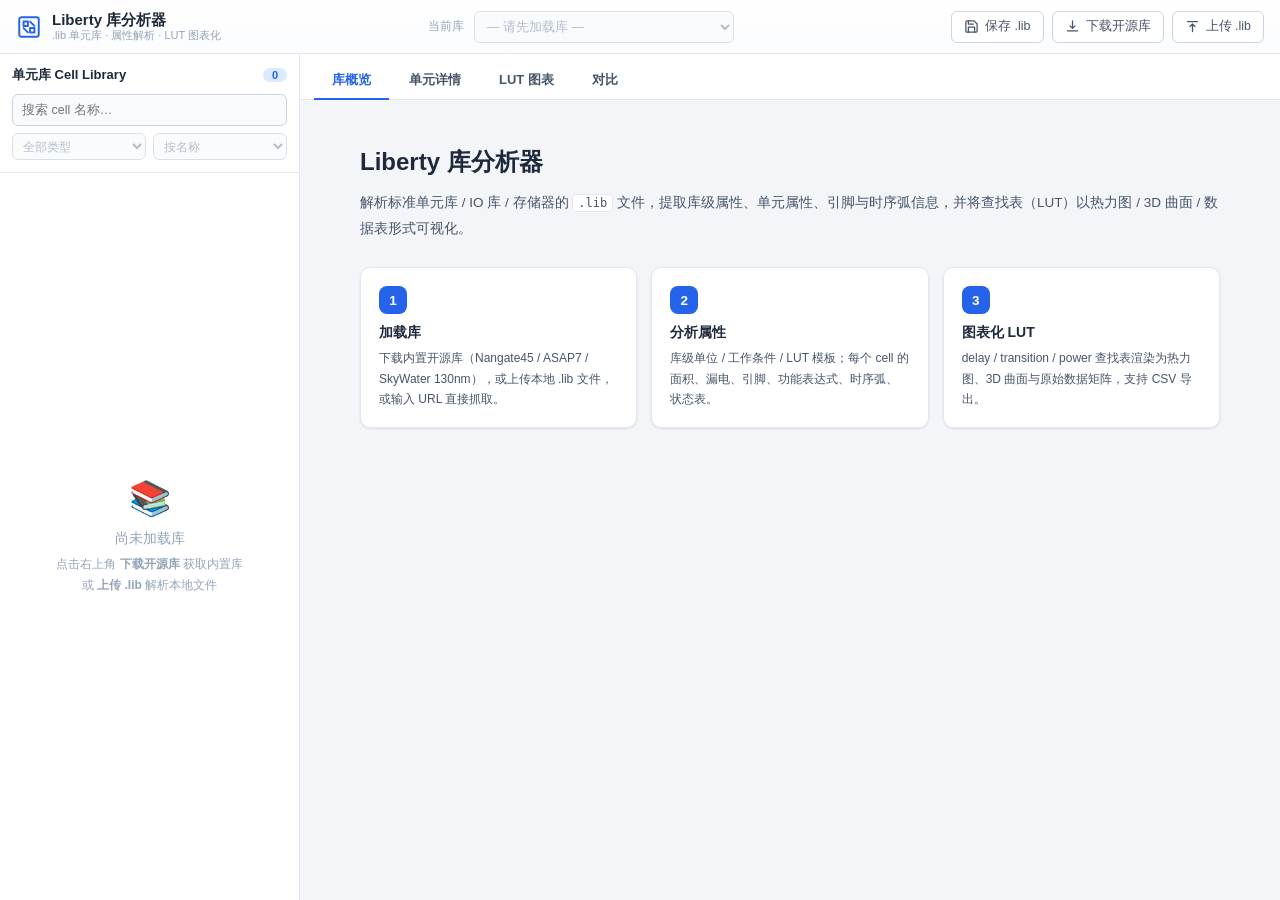
==== index.html @ 4bfc4bf3 "Initial commit: Liberty 库分析器 功能: - 纯前端 Liberty (.lib) 解析与可视化 (无构建, 无后端) - 自研 tokenizer + 递归下降 parser" ====
<!DOCTYPE html>
<html lang="zh-CN">
<head>
<meta charset="UTF-8">
<meta name="viewport" content="width=device-width, initial-scale=1.0">
<title>Liberty 库分析器 | .lib 单元库可视化分析工具</title>
<link rel="icon" href="data:image/svg+xml,%3Csvg xmlns='http://www.w3.org/2000/svg' viewBox='0 0 24 24'%3E%3Crect width='24' height='24' rx='5' fill='%232563eb'/%3E%3Ctext x='12' y='17' font-size='13' font-family='monospace' font-weight='bold' text-anchor='middle' fill='white'%3EL%3C/text%3E%3C/svg%3E">
<script>
/* 资源加载器 (inline, 必须先于任何外链执行)
   1. 把地址栏 query (托管平台分享链接的 ?sharecode=...) 传给所有同源请求 ——
      相对路径子资源默认不带 query, 在带分享码门禁的平台会被 403 拦截。
   2. 给所有资源加 ?v= 版本号 —— CDN 边缘节点可能缓存旧版且各节点不一致,
      版本号变化强制回源站取新文件 (每次发布递增 window.CACHE_VERSION)。
   3. 并行获取 + 单次超时重试 + 按依赖关系注入。
      关键: app.js 只依赖解析器与 Worker 逻辑, 不等待体积最大的图表引擎 (echarts) ——
      任一资源迟缓都不会阻塞主程序初始化 (早期版本因串行等待导致组件永远加载不完)。
   本地/无 query 访问时行为与普通静态站一致。 */
(function () {
  var qs = window.location.search || '';
  window.CACHE_VERSION = '20261024d';

  var RES = [
    { p: 'css/style.css', kind: 'css', label: '样式', deps: [] },
    { p: 'js/liberty-parser.js', kind: 'js', label: '解析器', deps: [] },
    { p: 'js/liberty-worker-src.js', kind: 'js', label: '后台线程', deps: [] },
    { p: 'js/app.js', kind: 'js', label: '主程序', deps: ['js/liberty-parser.js', 'js/liberty-worker-src.js'] },
    { p: 'vendor/echarts.min.js', kind: 'js', label: '图表引擎', deps: [] }
  ];
  var CORE = ['css/style.css', 'js/liberty-parser.js', 'js/liberty-worker-src.js', 'js/app.js'];
  var TIMEOUT_MS = 12000;   // 单个资源超时
  var RETRIES = 2;          // 超时/失败重试次数
  var doneCount = 0, injected = {}, sources = {}, coreDone = false, hardFailed = false;

  function assetUrl(p, bust) {
    var parts = ['v=' + window.CACHE_VERSION];
    if (bust) parts.push('_r=' + bust);
    if (qs) parts.push(qs.slice(1));
    return p + '?' + parts.join('&');
  }

  /* ---- 启动进度遮罩: 资源未就绪时不让点击落到未绑定事件的按钮上 ---- */
  var box = document.createElement('div');
  box.id = 'bootMask';
  box.style.cssText = 'position:fixed;inset:0;z-index:99998;display:flex;align-items:center;' +
    'justify-content:center;background:#f3f5f9;font-family:-apple-system,\"Segoe UI\",sans-serif';
  box.innerHTML = '<div style="text-align:center;color:#475569">' +
    '<div style="width:34px;height:34px;margin:0 auto 14px;border:3px solid #cbd5e1;' +
    'border-top-color:#2563eb;border-radius:50%;animation:bootspin .9s linear infinite"></div>' +
    '<div id="bootText" style="font-size:14px">正在加载组件 0/' + RES.length + '…</div>' +
    '<div id="bootHint" style="font-size:12px;color:#94a3b8;margin-top:8px"></div></div>' +
    '<style>@keyframes bootspin{to{transform:rotate(360deg)}}</style>';
  function mountBoot() { document.body.appendChild(box); }
  if (document.body) mountBoot();
  else document.addEventListener('DOMContentLoaded', mountBoot);

  function setBoot(i, hint) {
    var t = document.getElementById('bootText');
    var h = document.getElementById('bootHint');
    if (t) t.textContent = '正在加载组件 ' + i + '/' + RES.length + '…';
    if (h && hint) h.textContent = hint;
  }
  function hideBoot() {
    if (box.parentNode) box.parentNode.removeChild(box);
  }

  function failPanel(resources, detail) {
    if (box.parentNode) box.parentNode.removeChild(box);
    var d = document.createElement('div');
    d.style.cssText = 'position:fixed;inset:0;display:flex;align-items:center;justify-content:center;' +
      'background:#f3f5f9;z-index:99999;font-family:-apple-system,\"Segoe UI\",sans-serif;text-align:center;padding:24px';
    d.innerHTML = '<div style="max-width:540px;color:#475569">' +
      '<h3 style="color:#dc2626;margin:0 0 12px">组件加载失败</h3>' +
      '<p style="font-size:14px;line-height:1.8">无法获取：<code style="background:#e8edf5;padding:2px 6px;border-radius:4px">' +
      resources.join('、') + '</code><br><span style="color:#64748b">' + detail + '</span></p>' +
      '<p style="font-size:13px;color:#64748b;line-height:1.8">若通过分享链接访问，请确认地址栏包含完整的 ' +
      '<code style="background:#e8edf5;padding:2px 6px;border-radius:4px">?sharecode=…</code> 参数；也可稍后重试。</p>' +
      '<button onclick="location.reload()" style="margin-top:8px;padding:9px 20px;border:0;border-radius:8px;' +
      'background:#2563eb;color:#fff;font-size:14px;cursor:pointer">重新加载</button></div>';
    document.body.appendChild(d);
  }

  /* XHR 带超时获取文本 */
  function getText(path, bust) {
    return new Promise(function (resolve, reject) {
      var xhr = new XMLHttpRequest();
      xhr.open('GET', assetUrl(path, bust), true);
      xhr.timeout = TIMEOUT_MS;
      xhr.onload = function () {
        if (xhr.status >= 200 && xhr.status < 300) resolve(xhr.responseText);
        else reject(new Error('HTTP ' + xhr.status));
      };
      xhr.onerror = function () { reject(new Error('网络错误')); };
      xhr.ontimeout = function () { reject(new Error('超时')); };
      try { xhr.send(); } catch (e) { reject(e); }
    });
  }

  function loadResource(item) {
    return new Promise(function (resolve) {
      var attempt = 0;
      function tryOnce() {
        getText(item.p, attempt).then(function (src) {
          resolve({ item: item, src: src, err: null });
        }).catch(function (e) {
          attempt++;
          if (attempt <= RETRIES) {
            setBoot(doneCount, item.label + ' 第 ' + attempt + ' 次重试…');
            tryOnce();
          } else {
            resolve({ item: item, src: null, err: String(e.message || e) });
          }
        });
      }
      tryOnce();
    }).then(function (r) {
      doneCount++;
      setBoot(doneCount);
      return r;
    });
  }

  // 并行获取全部资源; 任一到达即检查其依赖是否已注入, 满足则立即注入
  RES.map(loadResource).forEach(function (pr) {
    pr.then(function (r) {
      if (!r.src) {
        var isCore = CORE.indexOf(r.item.p) >= 0;
        if (isCore) { hardFailed = true; noteFailure(r); }
        else showChip('图表引擎加载失败，图表不可用（其余功能正常）', true);
        return;
      }
      sources[r.item.p] = r.src;
      pump();
      if (r.item.p === 'vendor/echarts.min.js') {
        hideChip();
        try { window.dispatchEvent(new Event('echartsready')); } catch (e) { /* noop */ }
      }
    });
  });

  // 依赖驱动注入: 依赖已全部注入的资源立即执行 (不等待无关资源)
  function pump() {
    RES.forEach(function (item) {
      if (injected[item.p] || !sources[item.p]) return;
      var ok = item.deps.every(function (d) { return injected[d]; });
      if (!ok) return;
      if (item.kind === 'css') {
        var st = document.createElement('style');
        st.textContent = sources[item.p];
        document.head.appendChild(st);
      } else {
        var sc = document.createElement('script');
        sc.textContent = sources[item.p];
        document.head.appendChild(sc);
      }
      injected[item.p] = true;
      // 主程序就绪即可收起启动遮罩 (不等图表引擎)
      if (!coreDone && CORE.every(function (p) { return injected[p]; })) {
        coreDone = true;
        hideBoot();
        if (!sources['vendor/echarts.min.js']) showChip('图表引擎加载中，稍候即可查看图表…', false);
      }
    });
  }

  function noteFailure(r) {
    var el = document.getElementById('bootText');
    if (el) el.textContent = '组件加载失败：' + r.item.p;
    failPanel([r.item.p], String(r.err || '未知错误'));
  }

  /* 图表引擎延迟到达时的非阻塞提示条 */
  function showChip(msg, isError) {
    hideChip();
    var c = document.createElement('div');
    c.id = 'bootChip';
    c.style.cssText = 'position:fixed;right:16px;bottom:16px;z-index:99997;padding:8px 14px;border-radius:8px;' +
      'font-family:-apple-system,"Segoe UI",sans-serif;font-size:12px;box-shadow:0 2px 10px rgba(15,23,42,.12);' +
      (isError ? 'background:#fef2f2;color:#b91c1c;border:1px solid #fecaca' : 'background:#eff6ff;color:#1d4ed8;border:1px solid #bfdbfe');
    c.textContent = msg;
    document.body.appendChild(c);
  }
  function hideChip() {
    var c = document.getElementById('bootChip');
    if (c && c.parentNode) c.parentNode.removeChild(c);
  }

  // 兜底: 极端情况下某请求既不成功也不超时 (网关静默挂起) 时给出提示
  setTimeout(function () {
    if (!coreDone && !hardFailed) {
      failPanel(['（核心组件加载超时）'], '等待超过 ' + Math.round(TIMEOUT_MS * (RETRIES + 1) / 1000) +
        ' 秒仍未完成。可能是网络受限或托管网关未放行，请重试。');
    }
  }, TIMEOUT_MS * (RETRIES + 1) + 3000);
})();
</script>
</head>
<body>

<!-- ============ 顶栏 ============ -->
<header class="topbar">
  <div class="topbar-left">
    <div class="logo">
      <svg viewBox="0 0 24 24" width="26" height="26" fill="none" stroke="currentColor" stroke-width="1.8" stroke-linecap="round" stroke-linejoin="round">
        <rect x="3" y="3" width="18" height="18" rx="2"></rect>
        <path d="M7 7h4v4H7zM13 13h4v4h-4zM13 7l4 4M7 13l4 4"></path>
      </svg>
      <div class="logo-text">
        <span class="logo-title">Liberty 库分析器</span>
        <span class="logo-sub">.lib 单元库 · 属性解析 · LUT 图表化</span>
      </div>
    </div>
  </div>

  <div class="topbar-center">
    <div class="lib-select-wrap">
      <span class="lib-select-label">当前库</span>
      <select id="libSelector" class="lib-select" disabled>
        <option value="">— 请先加载库 —</option>
      </select>
      <span id="libMeta" class="lib-meta"></span>
    </div>
  </div>

  <div class="topbar-right">
    <button id="btnSaveLib" class="btn btn-ghost" title="把当前库的原始文本保存为 .lib 文件（下载的库只在内存中，可用此按钮落盘）">
      <svg viewBox="0 0 24 24" width="15" height="15" fill="none" stroke="currentColor" stroke-width="2" stroke-linecap="round" stroke-linejoin="round"><path d="M19 21H5a2 2 0 0 1-2-2V5a2 2 0 0 1 2-2h11l5 5v11a2 2 0 0 1-2 2z"/><path d="M17 21v-8H7v8M7 3v5h8"/></svg>
      保存 .lib
    </button>
    <button id="btnDownload" class="btn btn-ghost" title="从网络下载开源 Liberty 库">
      <svg viewBox="0 0 24 24" width="15" height="15" fill="none" stroke="currentColor" stroke-width="2" stroke-linecap="round"><path d="M12 3v12m0 0l-4-4m4 4l4-4M4 19h16"/></svg>
      下载开源库
    </button>
    <button id="btnUpload" class="btn btn-ghost" title="上传本地 .lib 文件">
      <svg viewBox="0 0 24 24" width="15" height="15" fill="none" stroke="currentColor" stroke-width="2" stroke-linecap="round"><path d="M12 20V8m0 0l-4 4m4-4l4 4M4 4h16"/></svg>
      上传 .lib
    </button>
    <input type="file" id="fileInput" accept=".lib,.lib.gz,.txt" multiple style="display:none">
  </div>
</header>

<!-- ============ 主体三栏 ============ -->
<div class="layout">

  <!-- ---- 左侧: 单元列表 ---- -->
  <aside class="sidebar" id="sidebar">
    <div class="sidebar-head">
      <div class="sidebar-title">
        <span>单元库 Cell Library</span>
        <span class="cell-count-badge" id="cellCountBadge">0</span>
      </div>
      <div class="cell-filters">
        <input id="cellSearch" class="input" type="text" placeholder="搜索 cell 名称…" disabled>
        <div class="filter-row">
          <select id="cellTypeFilter" class="input input-sm" disabled>
            <option value="all">全部类型</option>
            <option value="comb">组合逻辑</option>
            <option value="seq">时序单元</option>
          </select>
          <select id="cellSort" class="input input-sm" disabled>
            <option value="name">按名称</option>
            <option value="area">按面积</option>
            <option value="leak">按漏电</option>
            <option value="pins">按 pin 数</option>
          </select>
        </div>
      </div>
    </div>
    <div class="cell-list" id="cellList">
      <div class="empty-hint">
        <div class="empty-icon">📚</div>
        <p>尚未加载库</p>
        <p class="empty-sub">点击右上角 <b>下载开源库</b> 获取内置库<br>或 <b>上传 .lib</b> 解析本地文件</p>
      </div>
    </div>
    <div class="cell-pager" id="cellPager" style="display:none">
      <button class="btn btn-sm" id="btnPrevPage">上一页</button>
      <span id="pageInfo"></span>
      <button class="btn btn-sm" id="btnNextPage">下一页</button>
    </div>
  </aside>

  <!-- ---- 中间: 主面板 ---- -->
  <main class="main">
    <div class="tabs" id="tabs">
      <button class="tab active" data-tab="overview">库概览</button>
      <button class="tab" data-tab="cell">单元详情</button>
      <button class="tab" data-tab="lut">LUT 图表</button>
      <button class="tab" data-tab="compare">对比</button>
    </div>

    <div class="tab-panels">
      <!-- 库概览 -->
      <section class="tab-panel active" id="panel-overview">
        <div class="welcome" id="welcomePanel">
          <h2>Liberty 库分析器</h2>
          <p>解析标准单元库 / IO 库 / 存储器的 <code>.lib</code> 文件，提取库级属性、单元属性、引脚与时序弧信息，并将查找表（LUT）以热力图 / 3D 曲面 / 数据表形式可视化。</p>
          <div class="welcome-grid">
            <div class="welcome-card">
              <div class="welcome-num">1</div>
              <h3>加载库</h3>
              <p>下载内置开源库（Nangate45 / ASAP7 / SkyWater 130nm），或上传本地 .lib 文件，或输入 URL 直接抓取。</p>
            </div>
            <div class="welcome-card">
              <div class="welcome-num">2</div>
              <h3>分析属性</h3>
              <p>库级单位 / 工作条件 / LUT 模板；每个 cell 的面积、漏电、引脚、功能表达式、时序弧、状态表。</p>
            </div>
            <div class="welcome-card">
              <div class="welcome-num">3</div>
              <h3>图表化 LUT</h3>
              <p>delay / transition / power 查找表渲染为热力图、3D 曲面与原始数据矩阵，支持 CSV 导出。</p>
            </div>
          </div>
        </div>
        <div id="overviewContent"></div>
      </section>

      <!-- 单元详情 -->
      <section class="tab-panel" id="panel-cell">
        <div class="empty-hint tall" id="cellEmptyHint">
          <div class="empty-icon">🔲</div>
          <p>从左侧单元列表选择一个 cell 查看详情</p>
        </div>
        <div id="cellDetailContent"></div>
      </section>

      <!-- LUT 图表 -->
      <section class="tab-panel" id="panel-lut">
        <div class="lut-toolbar" id="lutToolbar">
          <div class="lut-selects">
            <label>Cell <select id="lutCell" class="input input-sm"></select></label>
            <label>Pin <select id="lutPin" class="input input-sm"></select></label>
            <label>时序弧 <select id="lutArc" class="input input-sm"></select></label>
            <label>查找表 <select id="lutTable" class="input input-sm"></select></label>
          </div>
          <div class="lut-actions">
            <button class="btn btn-sm" id="btnLutHeatmap" title="二维热力图">热力图</button>
            <button class="btn btn-sm" id="btnLutSurface" title="三维曲面">3D 曲面</button>
            <button class="btn btn-sm" id="btnLutCsv" title="导出当前查找表 CSV">导出 CSV</button>
          </div>
        </div>
        <div class="lut-body">
          <div class="empty-hint tall" id="lutEmptyHint">
            <div class="empty-icon">📈</div>
            <p>选择 cell / pin / 时序弧后，此处展示查找表图表</p>
            <p class="empty-sub">也可在「单元详情」中点击任意查找表的「查看图表」按钮直达</p>
          </div>
          <div id="lutChartWrap" class="lut-chart-wrap" style="display:none">
            <div class="lut-chart-head" id="lutChartHead"></div>
            <div class="chart-holder" id="chartHolder"></div>
            <div class="lut-matrix-wrap" id="lutMatrixWrap"></div>
          </div>
        </div>
      </section>

      <!-- 对比 -->
      <section class="tab-panel" id="panel-compare">
        <div class="cmp-empty" id="cmpEmptyHint">
          <div class="empty-icon">⚖️</div>
          <h3>单元对比</h3>
          <p>将多个 cell（同一库或不同库）加入对比，查看属性差异与 LUT 曲线叠加。</p>
          <p class="empty-sub">在「单元详情」中点击 <b>加入对比</b> 按钮，或下方手动添加。</p>
        </div>
        <div id="compareContent" style="display:none">
          <div class="cmp-toolbar">
            <div class="cmp-add-row">
              <label>库 <select id="cmpLib" class="input input-sm"></select></label>
              <label>Cell <select id="cmpCell" class="input input-sm"></select></label>
              <button class="btn btn-primary btn-sm" id="btnCmpAdd">加入对比</button>
              <button class="btn btn-sm" id="btnCmpClear" title="清空对比列表">清空</button>
              <span class="cmp-count" id="cmpCount"></span>
            </div>
            <div class="cmp-chips" id="cmpChips"></div>
          </div>

          <div class="cmp-section">
            <div class="cmp-section-title">基本属性对比</div>
            <div class="table-wrap" id="cmpAttrWrap"></div>
          </div>

          <div class="cmp-section">
            <div class="cmp-section-title">引脚对比</div>
            <div class="table-wrap" id="cmpPinWrap"></div>
          </div>

          <div class="cmp-section">
            <div class="cmp-section-title">时序弧对比</div>
            <div class="table-wrap" id="cmpArcWrap"></div>
          </div>

          <div class="cmp-section">
            <div class="cmp-section-title">LUT 曲线叠加对比</div>
            <div class="cmp-lut-ctrl">
              <label>Pin <select id="cmpLutPin" class="input input-sm"></select></label>
              <label>related_pin <select id="cmpLutRel" class="input input-sm"></select></label>
              <label>查找表 <select id="cmpLutTable" class="input input-sm"></select></label>
              <label>采样负载 <input id="cmpLutLoad" class="input input-sm" type="number" value="0.05" step="0.01" style="width:80px"></label>
              <span class="muted" id="cmpLutNote"></span>
            </div>
            <div class="cmp-chart-wrap">
              <div class="chart-holder" id="cmpChartHolder" style="height:420px"></div>
            </div>
          </div>
        </div>
      </section>
    </div>
  </main>
</div>

<!-- ============ 模态框: 下载开源库 ============ -->
<div class="modal-mask" id="downloadModal">
  <div class="modal">
    <div class="modal-head">
      <h3>下载开源 Liberty 库</h3>
      <button class="modal-close" id="btnCloseModal">×</button>
    </div>
    <div class="modal-body">
      <p class="modal-desc">以下库文件托管于 GitHub（OpenROAD-flow-scripts），按工艺/节点分组。下载时按 <b>原始地址 → ghproxy 镜像 → GitHub API</b> 顺序自动重试（国内网络通常走镜像成功）。标注 <b>gz</b> 的库为 .lib.gz 压缩格式，下载后自动解压（需 Chrome 80+ / Firefox 65+ / Safari 16.4+）。同组内的多 corner / 多 VT 库可用「对比」标签页直接对比：</p>
      <div class="catalog" id="catalogList"></div>
      <div class="url-form">
        <h4>自定义 URL</h4>
        <div class="url-row">
          <input id="customUrl" class="input" type="text" placeholder="https://…/xxx.lib（需允许 CORS，如 raw.githubusercontent.com）">
          <input id="customName" class="input input-sm" type="text" placeholder="库名称（可选）" style="max-width:180px">
          <button class="btn btn-primary" id="btnFetchUrl">抓取并解析</button>
        </div>
        <p class="modal-note">提示：GitHub raw 地址（raw.githubusercontent.com）支持跨域且会自动尝试镜像；其它站点若不允许跨域将无法抓取，请先下载到本地再用「上传 .lib」加载。大文件解析在后台线程进行，页面不会卡顿，可随时取消。</p>
      </div>
      <div class="url-form">
        <h4>下载的库保存在哪里？</h4>
        <p class="modal-note" style="margin-top:0">下载/上传的库<b>只保存在当前网页的内存中</b>（刷新页面即失效），不会写入磁盘——浏览器网页没有写本地文件的权限。应用的 <b>libs/ 文件夹</b>只包含内置的 3 个开源库。如需落盘：加载后点右上角<b>「保存 .lib」</b>按钮，浏览器会把它存到默认下载目录。</p>
      </div>
    </div>
    <div class="modal-foot">
      <span id="downloadStatus" class="download-status"></span>
    </div>
  </div>
</div>

<!-- 全局加载遮罩 -->
<div class="loading-mask" id="loadingMask" style="display:none">
  <div class="loading-box">
    <div class="spinner"></div>
    <div class="loading-text" id="loadingText">正在解析…</div>
    <button class="btn btn-sm" id="btnCancelLoad" style="display:none;margin-top:4px">取消</button>
  </div>
</div>

<div class="toast" id="toast" style="display:none"></div>

<!-- 全部资源由 <head> 中的内联加载器按序注入 (自动携带地址栏 query, 兼容分享链接门禁) -->
</body>
</html>
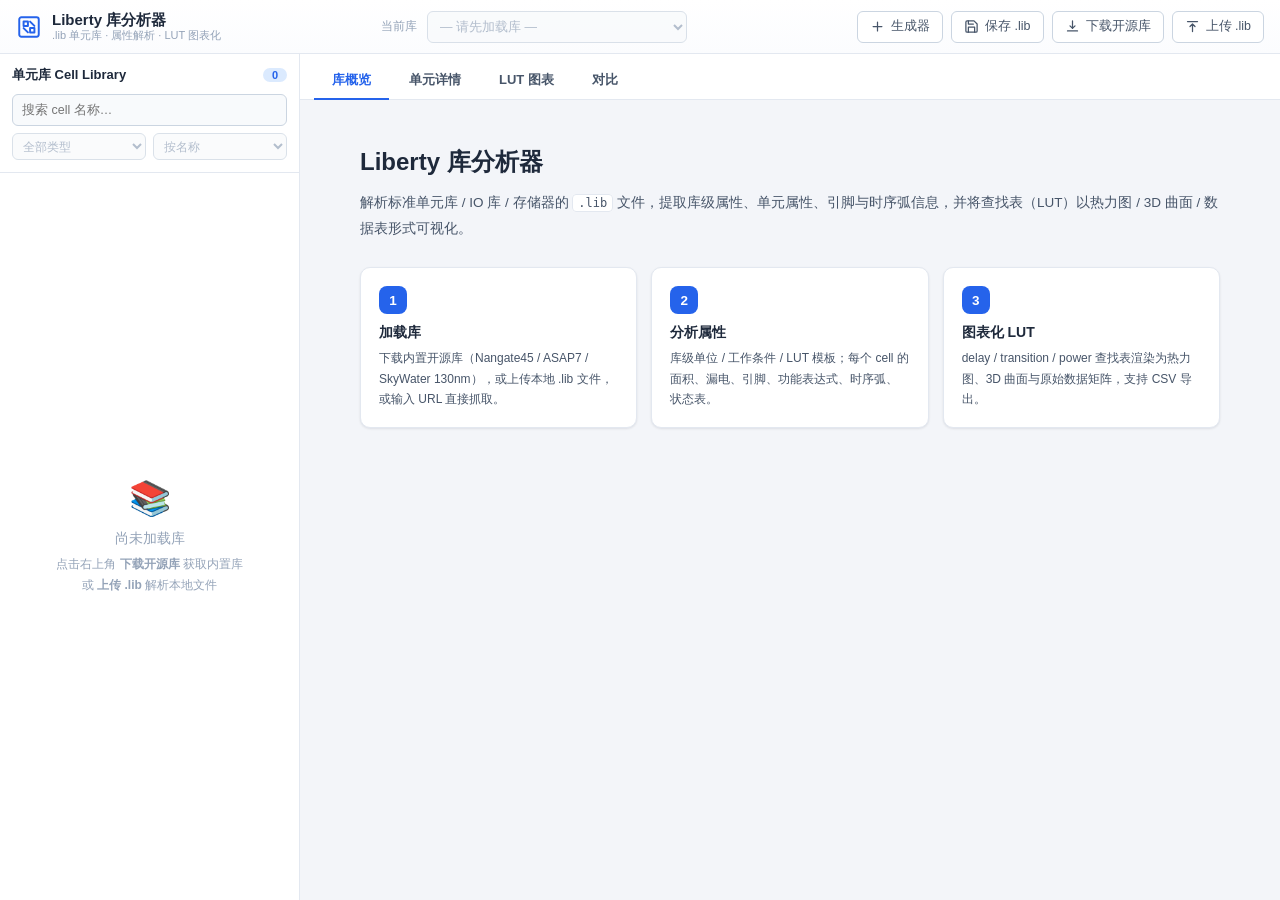
==== commit 21555b01: "新增 Liberty 文件生成器 (generator.html) - 独立页面 generator.html, 结构化表单生成合规 .lib 文件 - 10 个模块 (Model/Serialize" ====
--- a/index.html
+++ b/index.html
@@ -222,6 +222,10 @@
   </div>
 
   <div class="topbar-right">
+    <a href="generator.html" class="btn btn-ghost" title="打开 Liberty 文件生成器（根据表单输入生成 .lib）" style="text-decoration:none">
+      <svg viewBox="0 0 24 24" width="15" height="15" fill="none" stroke="currentColor" stroke-width="2" stroke-linecap="round" stroke-linejoin="round"><path d="M12 5v14M5 12h14"/></svg>
+      生成器
+    </a>
     <button id="btnSaveLib" class="btn btn-ghost" title="把当前库的原始文本保存为 .lib 文件（下载的库只在内存中，可用此按钮落盘）">
       <svg viewBox="0 0 24 24" width="15" height="15" fill="none" stroke="currentColor" stroke-width="2" stroke-linecap="round" stroke-linejoin="round"><path d="M19 21H5a2 2 0 0 1-2-2V5a2 2 0 0 1 2-2h11l5 5v11a2 2 0 0 1-2 2z"/><path d="M17 21v-8H7v8M7 3v5h8"/></svg>
       保存 .lib
